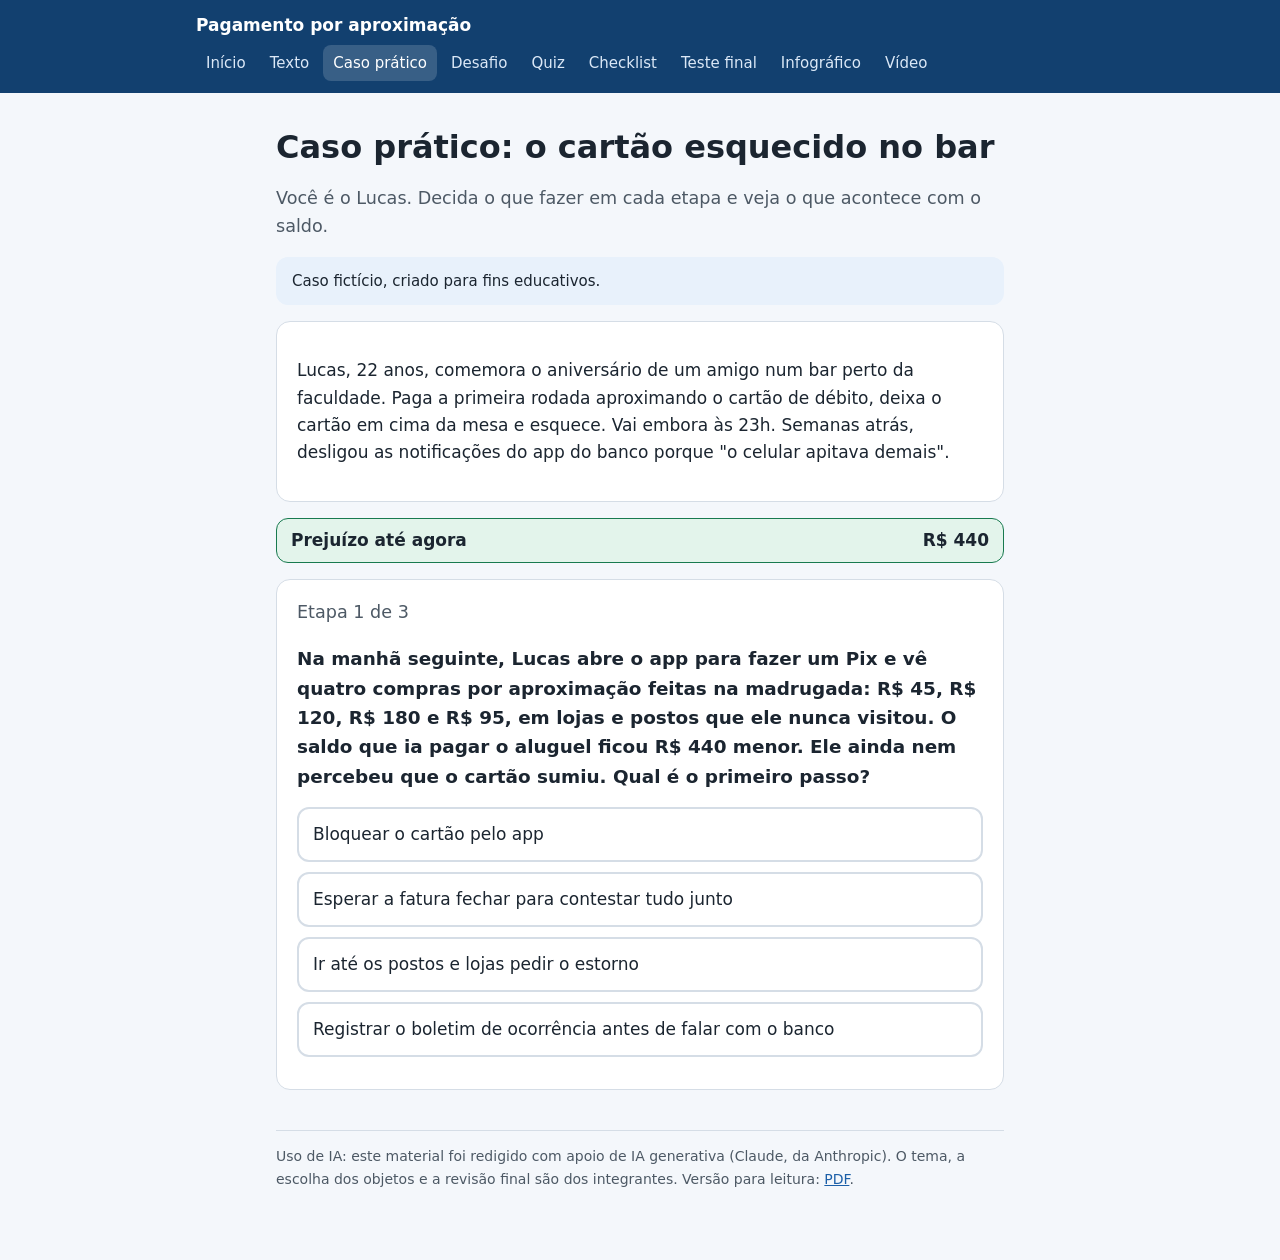
==== docs/caso-pratico.html @ b58b91a3 "Entrega parcial Etapa 2: site no GitHub Pages, plano de progresso e respostas do formulário - docs/:" ====
<!doctype html>
<html lang="pt-BR">
<head>
<meta charset="utf-8">
<meta name="viewport" content="width=device-width, initial-scale=1">
<title>Caso prático | Pagamento por aproximação</title>
<link rel="stylesheet" href="assets/style.css">
</head>
<body>
<a class="skip" href="#caso">Ir para o conteúdo</a>
<header id="topo"></header>
<main>
<h1>Caso prático: o cartão esquecido no bar</h1>
<p class="lead">Você é o Lucas. Decida o que fazer em cada etapa e veja o que acontece com o saldo.</p>
<p class="nota">Caso fictício, criado para fins educativos.</p>
<div id="caso"></div>
<p class="ia">Uso de IA: este material foi redigido com apoio de IA generativa (Claude, da Anthropic). O tema, a escolha dos objetos e a revisão final são dos integrantes. Versão para leitura: <a href="downloads/3-caso-pratico.pdf">PDF</a>.</p>
</main>
<script src="assets/nav.js"></script>
<script src="data/caso.js"></script>
<script src="assets/caso.js"></script>
</body>
</html>
---- docs/assets/style.css ----
:root {
  --azul: #1b5fa8; --azul-esc: #12406f; --azul-claro: #e8f1fb;
  --verde: #187a4f; --verde-claro: #e3f4eb;
  --verm: #b8321f; --verm-claro: #fdebe8;
  --amar: #f5b700; --amar-claro: #fff4cf;
  --texto: #1b2530; --suave: #4d5965; --fundo: #f4f7fb; --card: #fff; --borda: #d5dde6;
}
@media (prefers-color-scheme: dark) {
  :root { --azul: #6aa9ec; --azul-esc: #0d2a49; --azul-claro: #14263a;
    --verde: #4fc58e; --verde-claro: #12291f; --verm: #ff8a78; --verm-claro: #3a1a16;
    --amar: #f5b700; --amar-claro: #3a3012; --texto: #e8edf2; --suave: #aab5c0;
    --fundo: #0f151b; --card: #18212a; --borda: #2c3945; }
}
* { box-sizing: border-box; }
body { margin: 0; font: 17px/1.6 system-ui, -apple-system, "Segoe UI", Roboto, "Noto Sans", sans-serif;
  color: var(--texto); background: var(--fundo); }
a { color: var(--azul); }
:focus-visible { outline: 3px solid var(--amar); outline-offset: 2px; }
.skip { position: absolute; left: -999px; } .skip:focus { left: 8px; top: 8px; background: #fff; color: #000; padding: 8px; z-index: 9; }
#topo { background: var(--azul-esc); color: #fff; }
#topo .in { max-width: 920px; margin: 0 auto; padding: 12px 16px; display: flex; flex-wrap: wrap; gap: 6px 14px; align-items: center; }
#topo .marca { font-weight: 700; color: #fff; text-decoration: none; margin-right: auto; }
#topo nav { display: flex; flex-wrap: wrap; gap: 2px 4px; }
#topo nav a { color: #dbe8f7; text-decoration: none; padding: 6px 10px; border-radius: 8px; font-size: 15px; }
#topo nav a:hover, #topo nav a[aria-current] { background: rgba(255,255,255,.16); color: #fff; }
main { max-width: 760px; margin: 0 auto; padding: 28px 16px 56px; }
h1 { font-size: 2rem; line-height: 1.2; margin: .2em 0 .4em; }
h2 { font-size: 1.4rem; margin-top: 1.8em; }
.lead { font-size: 1.1rem; color: var(--suave); }
.card { background: var(--card); border: 1px solid var(--borda); border-radius: 14px; padding: 18px 20px; margin: 16px 0; }
.nota { background: var(--azul-claro); border-radius: 12px; padding: 12px 16px; font-size: 15px; }
.ia { font-size: 14px; color: var(--suave); border-top: 1px solid var(--borda); margin-top: 40px; padding-top: 14px; }
.btn { display: inline-block; font: inherit; font-weight: 600; background: var(--azul); color: #fff; border: 0; border-radius: 10px;
  padding: 11px 18px; cursor: pointer; text-decoration: none; min-height: 44px; }
.dark-fix .btn, .btn { color: #fff; }
@media (prefers-color-scheme: dark) { .btn { background: #2d6fb8; } }
.btn.sec { background: transparent; color: var(--azul); border: 2px solid var(--azul); }
.btn[disabled] { opacity: .5; cursor: not-allowed; }
.grid { display: grid; grid-template-columns: repeat(auto-fill, minmax(230px, 1fr)); gap: 14px; margin: 18px 0; }
.grid a.tile { display: block; background: var(--card); border: 1px solid var(--borda); border-radius: 14px; padding: 16px;
  text-decoration: none; color: var(--texto); border-top: 5px solid var(--azul); }
.grid a.tile:hover { border-color: var(--azul); }
.tile b { display: block; font-size: 1.05rem; margin-bottom: 4px; } .tile span { color: var(--suave); font-size: 15px; }
.tile small { display: block; margin-top: 8px; color: var(--azul); font-weight: 600; }
/* opções de quiz */
.opcoes { list-style: none; padding: 0; margin: 14px 0; display: grid; gap: 10px; }
.opcao { display: flex; gap: 12px; width: 100%; text-align: left; font: inherit; color: inherit; background: var(--card);
  border: 2px solid var(--borda); border-radius: 12px; padding: 12px 14px; cursor: pointer; min-height: 48px; }
.opcao:hover:not([disabled]) { border-color: var(--azul); }
.opcao .l { font-weight: 700; flex: none; width: 1.6em; }
.opcao.certa { border-color: var(--verde); background: var(--verde-claro); }
.opcao.errada { border-color: var(--verm); background: var(--verm-claro); }
.opcao.sel { border-color: var(--azul); }
.expl { font-size: 15px; margin: 6px 0 0 2.4em; color: var(--suave); }
.expl b { color: var(--texto); }
.prog { height: 8px; background: var(--borda); border-radius: 8px; overflow: hidden; margin: 10px 0 20px; }
.prog i { display: block; height: 100%; background: var(--azul); width: 0; transition: width .3s; }
@media (prefers-reduced-motion: reduce) { .prog i { transition: none; } }
.placar { text-align: center; } .placar .n { font-size: 3rem; font-weight: 800; color: var(--azul); }
.meter { background: var(--verm-claro); border: 1px solid var(--verm); border-radius: 12px; padding: 8px 14px; font-weight: 700; display: flex; justify-content: space-between; }
.meter.ok { background: var(--verde-claro); border-color: var(--verde); }
.cena p { margin: 0 0 14px; }
.cena .alvo { padding: 1px 3px; border-radius: 6px; cursor: pointer; border-bottom: 2px dashed var(--azul); }
.cena .alvo:hover { background: var(--azul-claro); }
.cena .alvo[aria-pressed="true"] { background: var(--amar-claro); border-bottom-color: var(--amar); box-shadow: 0 0 0 2px var(--amar); }
.cena .alvo.acerto { background: var(--verde-claro); border-bottom: 2px solid var(--verde); box-shadow: none; }
.cena .alvo.falso { background: var(--verm-claro); border-bottom: 2px solid var(--verm); box-shadow: none; }
.cena .alvo.perdeu { background: var(--amar-claro); border-bottom: 2px solid var(--amar); box-shadow: none; }
.fb { border-left: 5px solid var(--azul); background: var(--card); padding: 10px 14px; border-radius: 0 10px 10px 0; margin: 10px 0; font-size: 15.5px; }
.fb.ok { border-color: var(--verde); } .fb.no { border-color: var(--verm); }
.checklist li { list-style: none; margin: 0 0 10px -1.4em; }
.checklist label { display: flex; gap: 12px; align-items: flex-start; cursor: pointer; }
.checklist input { width: 22px; height: 22px; margin-top: 4px; flex: none; accent-color: var(--verde); }
.checklist input:checked + span { color: var(--suave); text-decoration: line-through; }
.fontes li { font-size: 14.5px; margin-bottom: 6px; }
video { width: 100%; border-radius: 12px; background: #000; }
.sr { position: absolute; left: -9999px; }
@media print { #topo, .btn { display: none; } body { background: #fff; color: #000; } }
main { overflow-wrap: anywhere; }
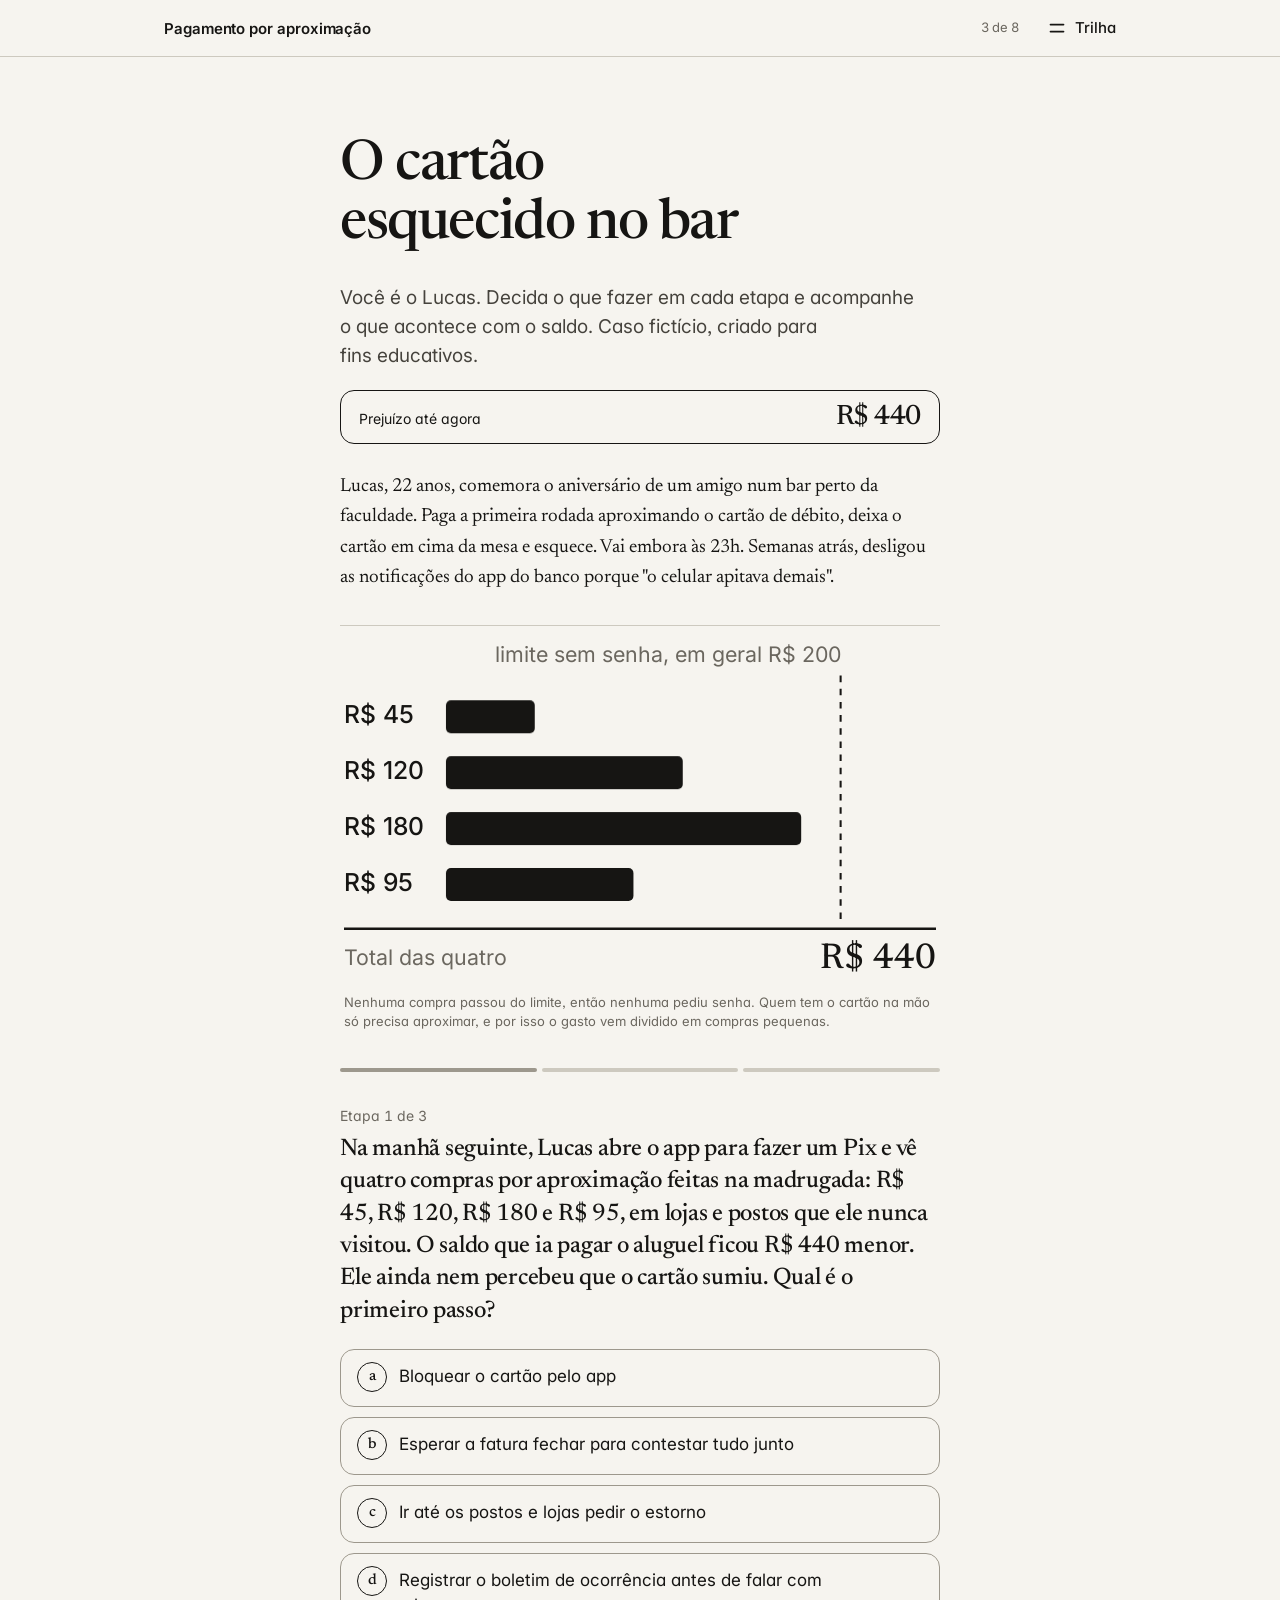
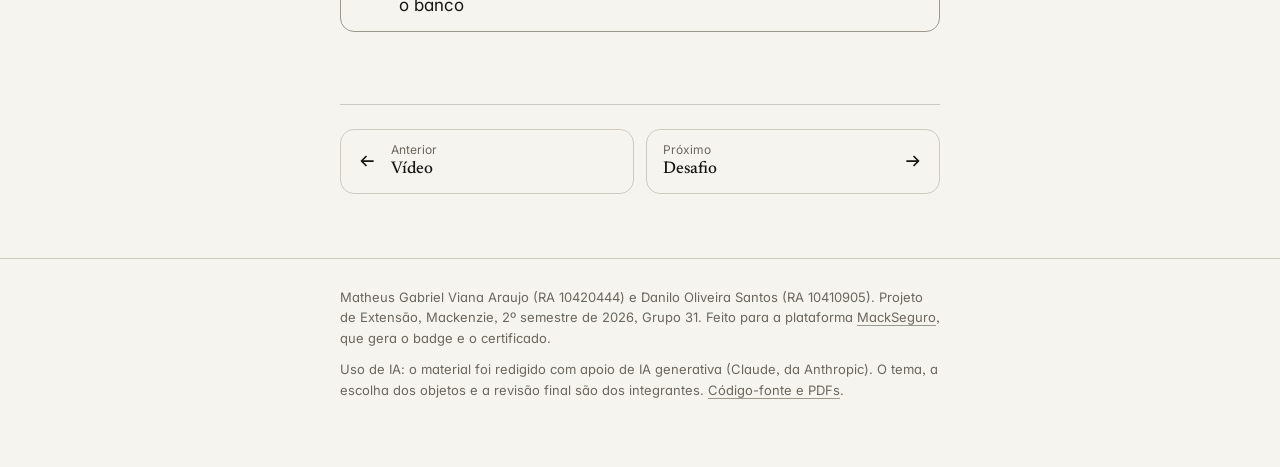
==== commit 0e84b5ab: "Redesign do site: monocromático, nova tipografia, diagramas no caso prático e players reescritos Cas" ====
--- a/docs/caso-pratico.html
+++ b/docs/caso-pratico.html
@@ -3,18 +3,21 @@
 <head>
 <meta charset="utf-8">
 <meta name="viewport" content="width=device-width, initial-scale=1">
+<meta name="color-scheme" content="light">
+<meta name="theme-color" content="#f6f4ef">
 <title>Caso prático | Pagamento por aproximação</title>
+<link rel="preconnect" href="https://fonts.googleapis.com">
+<link rel="preconnect" href="https://fonts.gstatic.com" crossorigin>
+<link href="https://fonts.googleapis.com/css2?family=Inter:wght@400;500;600&family=Newsreader:ital,opsz,wght@0,6..72,400..600;1,6..72,400..600&display=swap" rel="stylesheet">
 <link rel="stylesheet" href="assets/style.css">
 </head>
 <body>
-<a class="skip" href="#caso">Ir para o conteúdo</a>
+<a class="skip" href="#c">Ir para o conteúdo</a>
 <header id="topo"></header>
-<main>
-<h1>Caso prático: o cartão esquecido no bar</h1>
-<p class="lead">Você é o Lucas. Decida o que fazer em cada etapa e veja o que acontece com o saldo.</p>
-<p class="nota">Caso fictício, criado para fins educativos.</p>
-<div id="caso"></div>
-<p class="ia">Uso de IA: este material foi redigido com apoio de IA generativa (Claude, da Anthropic). O tema, a escolha dos objetos e a revisão final são dos integrantes. Versão para leitura: <a href="downloads/3-caso-pratico.pdf">PDF</a>.</p>
+<main id="c">
+<h1>O cartão esquecido no bar</h1>
+<p>Você é o Lucas. Decida o que fazer em cada etapa e acompanhe o que acontece com o saldo. Caso fictício, criado para fins educativos.</p>
+<div id="caso" aria-live="polite"></div>
 </main>
 <script src="assets/nav.js"></script>
 <script src="data/caso.js"></script>
--- a/docs/assets/style.css
+++ b/docs/assets/style.css
@@ -1,79 +1,272 @@
+/* Linguagem visual: papel e tinta. Uma escala de cinzas quentes, nenhuma cor de acento.
+   Certo e errado se distinguem por forma (traço cheio, tracejado, inversão) e por texto, nunca por cor. */
 :root {
-  --azul: #1b5fa8; --azul-esc: #12406f; --azul-claro: #e8f1fb;
-  --verde: #187a4f; --verde-claro: #e3f4eb;
-  --verm: #b8321f; --verm-claro: #fdebe8;
-  --amar: #f5b700; --amar-claro: #fff4cf;
-  --texto: #1b2530; --suave: #4d5965; --fundo: #f4f7fb; --card: #fff; --borda: #d5dde6;
-}
-@media (prefers-color-scheme: dark) {
-  :root { --azul: #6aa9ec; --azul-esc: #0d2a49; --azul-claro: #14263a;
-    --verde: #4fc58e; --verde-claro: #12291f; --verm: #ff8a78; --verm-claro: #3a1a16;
-    --amar: #f5b700; --amar-claro: #3a3012; --texto: #e8edf2; --suave: #aab5c0;
-    --fundo: #0f151b; --card: #18212a; --borda: #2c3945; }
+  --papel: #f6f4ef; --papel-2: #ece9e2; --papel-3: #e1ddd4;
+  --tinta: #161513; --tinta-2: #46433d; --tinta-3: #6b675f;
+  --fio: #cdc9bf; --fio-2: #9d988d;
+  --serif: "Newsreader", "Iowan Old Style", "Palatino Linotype", Georgia, serif;
+  --sans: "Inter", system-ui, -apple-system, "Segoe UI", sans-serif;
+  --medida: 40rem; --larga: 62rem;
+  --ease: cubic-bezier(.16, 1, .3, 1);
+  color-scheme: light;
 }
 * { box-sizing: border-box; }
-body { margin: 0; font: 17px/1.6 system-ui, -apple-system, "Segoe UI", Roboto, "Noto Sans", sans-serif;
-  color: var(--texto); background: var(--fundo); }
-a { color: var(--azul); }
-:focus-visible { outline: 3px solid var(--amar); outline-offset: 2px; }
-.skip { position: absolute; left: -999px; } .skip:focus { left: 8px; top: 8px; background: #fff; color: #000; padding: 8px; z-index: 9; }
-#topo { background: var(--azul-esc); color: #fff; }
-#topo .in { max-width: 920px; margin: 0 auto; padding: 12px 16px; display: flex; flex-wrap: wrap; gap: 6px 14px; align-items: center; }
-#topo .marca { font-weight: 700; color: #fff; text-decoration: none; margin-right: auto; }
-#topo nav { display: flex; flex-wrap: wrap; gap: 2px 4px; }
-#topo nav a { color: #dbe8f7; text-decoration: none; padding: 6px 10px; border-radius: 8px; font-size: 15px; }
-#topo nav a:hover, #topo nav a[aria-current] { background: rgba(255,255,255,.16); color: #fff; }
-main { max-width: 760px; margin: 0 auto; padding: 28px 16px 56px; }
-h1 { font-size: 2rem; line-height: 1.2; margin: .2em 0 .4em; }
-h2 { font-size: 1.4rem; margin-top: 1.8em; }
-.lead { font-size: 1.1rem; color: var(--suave); }
-.card { background: var(--card); border: 1px solid var(--borda); border-radius: 14px; padding: 18px 20px; margin: 16px 0; }
-.nota { background: var(--azul-claro); border-radius: 12px; padding: 12px 16px; font-size: 15px; }
-.ia { font-size: 14px; color: var(--suave); border-top: 1px solid var(--borda); margin-top: 40px; padding-top: 14px; }
-.btn { display: inline-block; font: inherit; font-weight: 600; background: var(--azul); color: #fff; border: 0; border-radius: 10px;
-  padding: 11px 18px; cursor: pointer; text-decoration: none; min-height: 44px; }
-.dark-fix .btn, .btn { color: #fff; }
-@media (prefers-color-scheme: dark) { .btn { background: #2d6fb8; } }
-.btn.sec { background: transparent; color: var(--azul); border: 2px solid var(--azul); }
-.btn[disabled] { opacity: .5; cursor: not-allowed; }
-.grid { display: grid; grid-template-columns: repeat(auto-fill, minmax(230px, 1fr)); gap: 14px; margin: 18px 0; }
-.grid a.tile { display: block; background: var(--card); border: 1px solid var(--borda); border-radius: 14px; padding: 16px;
-  text-decoration: none; color: var(--texto); border-top: 5px solid var(--azul); }
-.grid a.tile:hover { border-color: var(--azul); }
-.tile b { display: block; font-size: 1.05rem; margin-bottom: 4px; } .tile span { color: var(--suave); font-size: 15px; }
-.tile small { display: block; margin-top: 8px; color: var(--azul); font-weight: 600; }
-/* opções de quiz */
-.opcoes { list-style: none; padding: 0; margin: 14px 0; display: grid; gap: 10px; }
-.opcao { display: flex; gap: 12px; width: 100%; text-align: left; font: inherit; color: inherit; background: var(--card);
-  border: 2px solid var(--borda); border-radius: 12px; padding: 12px 14px; cursor: pointer; min-height: 48px; }
-.opcao:hover:not([disabled]) { border-color: var(--azul); }
-.opcao .l { font-weight: 700; flex: none; width: 1.6em; }
-.opcao.certa { border-color: var(--verde); background: var(--verde-claro); }
-.opcao.errada { border-color: var(--verm); background: var(--verm-claro); }
-.opcao.sel { border-color: var(--azul); }
-.expl { font-size: 15px; margin: 6px 0 0 2.4em; color: var(--suave); }
-.expl b { color: var(--texto); }
-.prog { height: 8px; background: var(--borda); border-radius: 8px; overflow: hidden; margin: 10px 0 20px; }
-.prog i { display: block; height: 100%; background: var(--azul); width: 0; transition: width .3s; }
-@media (prefers-reduced-motion: reduce) { .prog i { transition: none; } }
-.placar { text-align: center; } .placar .n { font-size: 3rem; font-weight: 800; color: var(--azul); }
-.meter { background: var(--verm-claro); border: 1px solid var(--verm); border-radius: 12px; padding: 8px 14px; font-weight: 700; display: flex; justify-content: space-between; }
-.meter.ok { background: var(--verde-claro); border-color: var(--verde); }
-.cena p { margin: 0 0 14px; }
-.cena .alvo { padding: 1px 3px; border-radius: 6px; cursor: pointer; border-bottom: 2px dashed var(--azul); }
-.cena .alvo:hover { background: var(--azul-claro); }
-.cena .alvo[aria-pressed="true"] { background: var(--amar-claro); border-bottom-color: var(--amar); box-shadow: 0 0 0 2px var(--amar); }
-.cena .alvo.acerto { background: var(--verde-claro); border-bottom: 2px solid var(--verde); box-shadow: none; }
-.cena .alvo.falso { background: var(--verm-claro); border-bottom: 2px solid var(--verm); box-shadow: none; }
-.cena .alvo.perdeu { background: var(--amar-claro); border-bottom: 2px solid var(--amar); box-shadow: none; }
-.fb { border-left: 5px solid var(--azul); background: var(--card); padding: 10px 14px; border-radius: 0 10px 10px 0; margin: 10px 0; font-size: 15.5px; }
-.fb.ok { border-color: var(--verde); } .fb.no { border-color: var(--verm); }
-.checklist li { list-style: none; margin: 0 0 10px -1.4em; }
-.checklist label { display: flex; gap: 12px; align-items: flex-start; cursor: pointer; }
-.checklist input { width: 22px; height: 22px; margin-top: 4px; flex: none; accent-color: var(--verde); }
-.checklist input:checked + span { color: var(--suave); text-decoration: line-through; }
-.fontes li { font-size: 14.5px; margin-bottom: 6px; }
-video { width: 100%; border-radius: 12px; background: #000; }
+html { -webkit-text-size-adjust: 100%; scrollbar-color: var(--fio-2) var(--papel); }
+body {
+  margin: 0; background: var(--papel); color: var(--tinta);
+  font: 400 1.0625rem/1.65 var(--sans); font-feature-settings: "cv11", "ss03"; font-variant-numeric: lining-nums;
+  -webkit-font-smoothing: antialiased; text-rendering: optimizeLegibility;
+}
+::selection { background: var(--tinta); color: var(--papel); }
+a { color: inherit; text-decoration-thickness: 1px; text-underline-offset: .22em; text-decoration-color: var(--fio-2); }
+a:hover { text-decoration-color: currentColor; }
+:focus-visible { outline: 2px solid var(--tinta); outline-offset: 3px; border-radius: 2px; }
+[tabindex="-1"]:focus { outline: 0; }
+button { font: inherit; color: inherit; }
+img, svg, video { max-width: 100%; display: block; }
+.ic { flex: none; }
+.skip { position: absolute; left: -999px; } .skip:focus { left: 8px; top: 8px; background: var(--tinta); color: var(--papel); padding: 8px 12px; z-index: 30; }
 .sr { position: absolute; left: -9999px; }
-@media print { #topo, .btn { display: none; } body { background: #fff; color: #000; } }
-main { overflow-wrap: anywhere; }
+
+/* Cabeçalho: camada translúcida, o conteúdo rola por baixo */
+#topo { position: sticky; top: 0; z-index: 20; background: color-mix(in srgb, var(--papel) 86%, transparent);
+  -webkit-backdrop-filter: blur(14px) saturate(1.2); backdrop-filter: blur(14px) saturate(1.2); border-bottom: 1px solid var(--fio); }
+#topo .in { max-width: var(--larga); margin: 0 auto; padding: 0 20px; height: 56px; display: flex; align-items: center; gap: 16px; }
+#topo .marca { font: 600 .9375rem/1 var(--sans); letter-spacing: -.005em; text-decoration: none; margin-right: auto; white-space: nowrap; }
+#topo .passo { white-space: nowrap; font-size: .8125rem; color: var(--tinta-3); font-variant-numeric: tabular-nums; }
+.menu { position: relative; }
+.menu summary { list-style: none; cursor: pointer; display: flex; align-items: center; gap: 8px; min-height: 44px; padding: 0 12px; margin-right: -12px;
+  font-size: .9375rem; font-weight: 500; border-radius: 8px; user-select: none; }
+.menu summary::-webkit-details-marker { display: none; }
+.menu summary:hover { background: var(--papel-2); }
+.menu nav { position: absolute; right: -8px; top: calc(100% + 6px); width: min(20rem, calc(100vw - 24px)); background: var(--papel);
+  border: 1px solid var(--fio-2); border-radius: 12px; padding: 6px; box-shadow: 0 12px 32px -8px rgba(22,21,19,.22), 0 2px 6px rgba(22,21,19,.08);
+  transform-origin: top right; animation: abrir .22s var(--ease); }
+@keyframes abrir { from { opacity: 0; transform: scale(.96) translateY(-4px); } }
+.menu ol { list-style: none; margin: 0; padding: 0; }
+.menu a { display: flex; align-items: baseline; gap: 14px; padding: 11px 12px; min-height: 44px; border-radius: 8px; text-decoration: none; font-size: 1rem; }
+.menu a:hover { background: var(--papel-2); }
+.menu a[aria-current] { background: var(--tinta); color: var(--papel); }
+.menu .n { font: 500 .875rem var(--serif); width: 1.2em; opacity: .7; font-variant-numeric: tabular-nums; }
+
+/* Leitura */
+main { max-width: var(--medida); margin: 0 auto; padding: 56px 20px 40px; overflow-wrap: break-word; animation: subir .5s var(--ease); }
+main.larga { max-width: var(--larga); }
+@keyframes subir { from { opacity: 0; transform: translateY(8px); } }
+h1, h2, h3 { font-family: var(--serif); font-weight: 500; text-wrap: balance; }
+h1 { font-size: clamp(2.25rem, 7vw, 3.5rem); line-height: 1.05; letter-spacing: -.025em; margin: 0 0 .5em; font-optical-sizing: auto; }
+h2 { font-size: 1.75rem; line-height: 1.15; letter-spacing: -.015em; margin: 2.4em 0 .6em; }
+h3 { font-size: 1.25rem; line-height: 1.25; letter-spacing: -.005em; margin: 2em 0 .5em; }
+.lead, h1 + p { font-size: 1.1875rem; line-height: 1.55; color: var(--tinta-2); max-width: 36rem; text-wrap: pretty; }
+p, li { text-wrap: pretty; }
+.texto h1 + p, .checklist h1 + p { font-size: inherit; line-height: inherit; color: inherit; max-width: none; }
+@media (max-width: 480px) { #topo .passo { display: none; } }
+code { font: .9em ui-monospace, "SF Mono", Menlo, monospace; background: var(--papel-2); padding: .1em .35em; border-radius: 4px; }
+hr { border: 0; border-top: 1px solid var(--fio); margin: 2.5em 0; }
+
+/* Botões */
+.btn { display: inline-flex; align-items: center; justify-content: center; gap: 10px; min-height: 48px; padding: 0 22px; border: 1px solid var(--tinta);
+  border-radius: 999px; background: var(--tinta); color: var(--papel); font-weight: 500; font-size: 1rem; text-decoration: none; cursor: pointer;
+  transition: transform .12s var(--ease), background .15s, color .15s; }
+.btn:hover { background: var(--tinta-2); border-color: var(--tinta-2); }
+.btn:active { transform: scale(.97); }
+.btn.sec { background: transparent; color: var(--tinta); }
+.btn.sec:hover { background: var(--papel-2); border-color: var(--tinta); }
+.btn[disabled] { opacity: .4; cursor: not-allowed; transform: none; }
+.acoes { display: flex; flex-wrap: wrap; gap: 10px; margin: 24px 0; }
+
+/* Navegação anterior/próximo */
+.pager { display: grid; grid-template-columns: 1fr 1fr; gap: 12px; margin-top: 72px; padding-top: 24px; border-top: 1px solid var(--fio); }
+.pager a { display: flex; align-items: center; gap: 14px; min-height: 64px; padding: 12px 16px; border: 1px solid var(--fio); border-radius: 14px; text-decoration: none;
+  font: 500 1.0625rem/1.25 var(--serif); transition: border-color .15s, background .15s, transform .12s var(--ease); }
+.pager a:hover { border-color: var(--tinta); background: var(--papel-2); }
+.pager a:active { transform: scale(.985); }
+.pager small { display: block; font: 400 .75rem var(--sans); color: var(--tinta-3); margin-bottom: 2px; }
+.pager .prox { justify-content: space-between; grid-column: 2; text-align: left; }
+.pager .ant { grid-column: 1; }
+
+#rodape { border-top: 1px solid var(--fio); margin-top: 24px; }
+#rodape .in { max-width: var(--medida); margin: 0 auto; padding: 28px 20px 56px; font-size: .8125rem; line-height: 1.6; color: var(--tinta-3); }
+#rodape p { margin: 0 0 .8em; }
+
+/* Início */
+.capa { padding: 24px 0 8px; }
+.capa h1 { font-size: clamp(2.5rem, 9vw, 4.75rem); line-height: 1; letter-spacing: -.03em; max-width: 14ch; margin-bottom: .35em; }
+.tese { font: 400 1.375rem/1.4 var(--serif); letter-spacing: -.005em; color: var(--tinta); max-width: 34rem; margin: 0; text-wrap: pretty; }
+.tese em { font-style: italic; }
+.lista-trilha { list-style: none; margin: 56px 0 0; padding: 0; border-top: 1px solid var(--tinta); counter-reset: t; }
+.lista-trilha li { border-bottom: 1px solid var(--fio); }
+.lista-trilha a { display: grid; grid-template-columns: 2.25rem 1fr auto; align-items: center; gap: 4px 12px; padding: 20px 4px; text-decoration: none; min-height: 72px;
+  transition: background .15s, padding .25s var(--ease); }
+.lista-trilha a:hover { background: var(--papel-2); padding-left: 12px; padding-right: 12px; }
+.lista-trilha .n { font: 400 1.5rem/1 var(--serif); color: var(--tinta-3); font-variant-numeric: tabular-nums; align-self: start; padding-top: .2em; }
+.lista-trilha b { display: block; font: 500 1.375rem/1.2 var(--serif); letter-spacing: -.01em; }
+.lista-trilha span.d { display: block; color: var(--tinta-2); font-size: .9688rem; line-height: 1.45; margin-top: 3px; }
+.lista-trilha .ic { transition: transform .25s var(--ease); }
+.lista-trilha a:hover .ic { transform: translateX(4px); }
+
+/* Texto longo (gerado por pandoc) */
+.texto ol, .texto ul { padding-left: 0; list-style: none; }
+.texto ol { counter-reset: p; }
+.texto ol > li { counter-increment: p; position: relative; padding: 0 0 0 2.4rem; margin: 0 0 1em; }
+.texto ol > li::before { content: counter(p); position: absolute; left: 0; top: .08em; width: 1.7rem; height: 1.7rem; border: 1px solid var(--tinta); border-radius: 50%;
+  font: 500 .875rem/1.6rem var(--serif); text-align: center; font-variant-numeric: tabular-nums; }
+.texto h2 + p { margin-top: 0; }
+.mito { margin: 0 0 1.4em; padding: 16px 18px 6px; background: var(--papel-2); border-radius: 12px; }
+.mito .q { font: 500 1.1875rem/1.35 var(--serif); margin: 0 0 .5em; text-decoration: line-through; text-decoration-thickness: 1px; text-decoration-color: var(--tinta-3); }
+.mito p { margin: 0 0 .8em; }
+.mito .q + p::before { content: "Na verdade. "; font-weight: 600; }
+.texto strong { font-weight: 600; }
+details.fontes { margin-top: 2.5em; border-top: 1px solid var(--fio); padding-top: 4px; }
+details.fontes summary { cursor: pointer; font: 500 1.5rem/1.2 var(--serif); padding: 14px 0; list-style: none; display: flex; justify-content: space-between; align-items: center; min-height: 48px; }
+details.fontes summary::-webkit-details-marker { display: none; }
+details.fontes summary::after { content: "+"; font: 300 1.5rem var(--sans); }
+details.fontes[open] summary::after { content: "−"; }
+details.fontes ul { padding: 0 0 8px; }
+details.fontes li { font-size: .875rem; line-height: 1.55; color: var(--tinta-2); margin-bottom: .8em; overflow-wrap: anywhere; }
+
+/* Quiz e teste final */
+.seg { display: flex; gap: 5px; margin: 8px 0 32px; }
+.seg i { flex: 1; height: 4px; border-radius: 2px; background: var(--fio); transition: background .3s; }
+.seg i.f { background: var(--tinta); }
+.seg i.a { background: var(--fio-2); }
+.contagem { font-size: .875rem; color: var(--tinta-3); margin: 0 0 8px; font-variant-numeric: tabular-nums; }
+.pergunta { font: 500 clamp(1.375rem, 4.5vw, 1.75rem)/1.28 var(--serif); letter-spacing: -.012em; margin: 0 0 24px; outline: 0; }
+.opcoes { list-style: none; margin: 0; padding: 0; display: grid; gap: 10px; }
+.opcao { display: grid; grid-template-columns: 1.9rem 1fr 1.5rem; gap: 12px; align-items: start; width: 100%; text-align: left; min-height: 56px; padding: 14px 16px;
+  background: transparent; border: 1px solid var(--fio-2); border-radius: 14px; cursor: pointer; line-height: 1.45;
+  transition: border-color .15s, background .15s, transform .12s var(--ease), opacity .25s; }
+.opcao .l { width: 1.9rem; height: 1.9rem; border: 1px solid currentColor; border-radius: 50%; display: grid; place-items: center; font: 500 .9375rem var(--serif); margin-top: -.15rem; }
+.opcao .sinal { margin-top: .1rem; opacity: 0; }
+.opcao:hover:not([disabled]) { border-color: var(--tinta); background: var(--papel-2); }
+.opcao:active:not([disabled]) { transform: scale(.985); }
+.opcao[disabled] { cursor: default; color: inherit; }
+.opcao.certa { border: 2px solid var(--tinta); padding: 13px 15px; background: var(--papel-2); }
+.opcao.certa .l { background: var(--tinta); color: var(--papel); }
+.opcao.errada { border: 2px dashed var(--tinta); padding: 13px 15px; }
+.opcao.certa .sinal, .opcao.errada .sinal { opacity: 1; }
+.opcao.fora { opacity: .5; }
+.retorno { margin-top: 28px; animation: subir .35s var(--ease); }
+.retorno .tit { font: 500 1.375rem/1.2 var(--serif); margin: 0 0 14px; display: flex; gap: 10px; align-items: center; }
+.retorno dl { margin: 0; border-top: 1px solid var(--fio); }
+.retorno dt { font-size: .8125rem; font-weight: 600; color: var(--tinta-3); padding-top: 14px; }
+.retorno dd { margin: 4px 0 14px; padding-bottom: 14px; border-bottom: 1px solid var(--fio); }
+.retorno dd:last-child { border-bottom: 0; }
+.passo-final { margin-top: 20px; }
+.placar { text-align: left; padding: 8px 0 28px; border-bottom: 1px solid var(--tinta); margin-bottom: 8px; }
+.placar .n { font: 400 clamp(4.5rem, 20vw, 8rem)/1 var(--serif); letter-spacing: -.04em; font-variant-numeric: tabular-nums; }
+.placar .n small { font-size: .38em; color: var(--tinta-3); letter-spacing: 0; }
+.placar .res { font: 500 1.375rem/1.3 var(--serif); margin: 12px 0 4px; }
+.revisao { list-style: none; padding: 0; margin: 0; }
+.revisao li { display: grid; grid-template-columns: 1.5rem 1fr; gap: 12px; padding: 16px 0; border-bottom: 1px solid var(--fio); }
+.revisao small { display: block; color: var(--tinta-3); font-size: .8125rem; margin-top: 4px; }
+.revisao .e .ic { opacity: .9; }
+
+/* Caso prático */
+.medidor { position: sticky; top: 64px; z-index: 5; display: flex; justify-content: space-between; align-items: baseline; gap: 16px; padding: 12px 18px;
+  border: 1px solid var(--tinta); border-radius: 14px; background: var(--papel); transition: background .35s var(--ease), color .35s var(--ease); margin-bottom: 28px; }
+.medidor .v { font: 500 1.75rem/1 var(--serif); font-variant-numeric: tabular-nums; letter-spacing: -.015em; }
+.medidor .r { font-size: .875rem; }
+.medidor.sobe { background: var(--tinta); color: var(--papel); }
+.historia { font: 400 1.1875rem/1.6 var(--serif); margin: 0 0 32px; }
+.etapa-n { font-size: .875rem; color: var(--tinta-3); margin: 0 0 6px; font-variant-numeric: tabular-nums; }
+.etapa h2 { font-size: clamp(1.25rem, 4vw, 1.5rem); line-height: 1.35; letter-spacing: -.01em; margin: 0 0 22px; text-wrap: pretty; }
+.nota-r { margin: 14px 0 0; padding: 14px 16px; border: 1px solid var(--fio-2); border-radius: 12px; font-size: .9688rem; line-height: 1.55; animation: subir .35s var(--ease); }
+.nota-r b { font-weight: 600; }
+.nota-r.cert { border: 2px solid var(--tinta); padding: 13px 15px; }
+.nota-r.erra { border: 2px dashed var(--tinta); padding: 13px 15px; }
+.nota-r.apr { background: var(--papel-2); border-color: var(--papel-2); }
+.nota-r .ic { display: inline; vertical-align: -4px; margin-right: 4px; }
+.diagrama { margin: 32px 0; padding: 20px 4px 4px; border-top: 1px solid var(--fio); }
+.diagrama figcaption { font-size: .8125rem; color: var(--tinta-3); margin: 14px 0 0; line-height: 1.5; }
+.dg { width: 100%; height: auto; overflow: visible; font-family: var(--sans); fill: var(--tinta); }
+.dg text { fill: var(--tinta); }
+.dg .m { fill: var(--tinta-3); }
+.dg .t { font: 500 15px var(--sans); }
+.dg .g { font: 500 22px var(--serif); font-variant-numeric: tabular-nums; }
+.dg .p { font: 400 13px var(--sans); fill: var(--tinta-3); }
+.dg .barra { fill: var(--tinta); }
+.dg .barra.o { fill: var(--fio-2); }
+.dg .linha { stroke: var(--tinta); stroke-width: 1.5; fill: none; }
+.dg .fina { stroke: var(--fio-2); stroke-width: 1; fill: none; }
+.dg .trace { stroke: var(--tinta); stroke-width: 1.25; stroke-dasharray: 4 4; fill: none; }
+.dg .caixa { fill: var(--papel); stroke: var(--tinta); stroke-width: 1.5; }
+.dg .caixa.cheia { fill: var(--tinta); }
+.dg .caixa.cheia text { fill: var(--papel); }
+.dg .caixa.pale { stroke: var(--fio-2); }
+.dg .caixa.pale text { fill: var(--tinta-3); }
+.dg .ponto { fill: var(--tinta); }
+.dg .ponto.v { fill: var(--papel); stroke: var(--tinta); stroke-width: 1.5; }
+.dg .seta { fill: var(--tinta); }
+.dg .barra-anim { transform-box: fill-box; transform-origin: left center; animation: cresce .7s var(--ease) both; }
+@keyframes cresce { from { transform: scaleX(0); } }
+
+/* Desafio */
+.cena { font: 400 1.25rem/1.75 var(--serif); }
+.cena p { margin: 0 0 1.1em; }
+.alvo { cursor: pointer; border-radius: 2px; box-decoration-break: clone; -webkit-box-decoration-break: clone; text-decoration: underline; text-decoration-style: dotted;
+  text-decoration-thickness: 1.5px; text-underline-offset: .22em; }
+.alvo:hover { background: var(--papel-3); }
+.alvo[aria-pressed="true"] { background: var(--tinta); color: var(--papel); text-decoration: none; padding: 0 2px; }
+.alvo.acerto { background: var(--tinta); color: var(--papel); text-decoration: none; padding: 0 2px; }
+.alvo.falso { background: transparent; color: var(--tinta); text-decoration: line-through; text-decoration-thickness: 2px; padding: 0 2px; }
+.alvo.perdeu { background: transparent; text-decoration: none; outline: 2px dashed var(--tinta); outline-offset: 2px; padding: 0 2px; }
+.alvo.neutro { text-decoration: none; }
+.painel { position: sticky; bottom: 0; display: flex; align-items: center; justify-content: space-between; gap: 16px; padding: 14px 0; margin-top: 8px;
+  background: linear-gradient(to top, var(--papel) 70%, transparent); }
+.painel .c { font: 500 1.125rem var(--serif); font-variant-numeric: tabular-nums; }
+.legenda { display: flex; flex-wrap: wrap; gap: 8px 20px; font-size: .8125rem; color: var(--tinta-2); margin: 24px 0 0; padding: 0; list-style: none; }
+.legenda li { display: flex; align-items: center; gap: 8px; }
+.legenda .amostra { padding: 0 6px; font-family: var(--serif); font-size: .875rem; }
+.achados { list-style: none; padding: 0; margin: 20px 0; border-top: 1px solid var(--fio); }
+.achados li { padding: 16px 0; border-bottom: 1px solid var(--fio); display: grid; grid-template-columns: 5.5rem 1fr; gap: 12px; }
+.achados .rot { font-size: .8125rem; font-weight: 600; display: inline-flex; gap: 6px; align-items: flex-start; }
+.achados .rot .ic { width: 16px; height: 16px; margin-top: 2px; }
+.achados b { font-weight: 600; }
+.resumo-d { font: 500 clamp(1.5rem, 5vw, 2rem)/1.2 var(--serif); letter-spacing: -.015em; margin: 0 0 10px; }
+
+/* Checklist */
+.checklist ul { list-style: none; padding: 0; margin: 0 0 8px; border-top: 1px solid var(--tinta); }
+.checklist li { margin: 0; border-bottom: 1px solid var(--fio); }
+.checklist label { display: grid; grid-template-columns: 1.75rem 1fr; gap: 14px; align-items: start; padding: 16px 2px; cursor: pointer; min-height: 56px; }
+.checklist input { appearance: none; -webkit-appearance: none; width: 1.75rem; height: 1.75rem; margin: 0; border: 1.5px solid var(--tinta); border-radius: 8px; display: grid; place-content: center;
+  cursor: pointer; transition: background .15s, transform .12s var(--ease); background: transparent; }
+.checklist input::after { content: ""; width: .5rem; height: .9rem; border: solid var(--papel); border-width: 0 2.25px 2.25px 0; transform: rotate(45deg) scale(0) translate(-10%, -10%); transition: transform .2s var(--ease); }
+.checklist input:checked { background: var(--tinta); }
+.checklist input:checked::after { transform: rotate(45deg) scale(1) translate(-10%, -10%); }
+.checklist input:active { transform: scale(.92); }
+.checklist input:checked + span { color: var(--tinta-3); }
+.checklist h2 { font-size: 1.375rem; margin-top: 2.2em; }
+.checklist .fim-lista { color: var(--tinta-3); font-size: .875rem; }
+
+/* Vídeo e infográfico */
+.cena-video { margin: 40px 0; }
+.cena-video h2 { margin: 0 0 14px; font-size: 1.375rem; }
+video { width: 100%; border: 1px solid var(--fio-2); border-radius: 14px; background: var(--tinta); aspect-ratio: 16/9; }
+.cena-video p { font-size: .9375rem; color: var(--tinta-2); margin: 10px 0 0; }
+.divisao { display: grid; gap: 0; border-top: 1px solid var(--tinta); margin: 28px 0 8px; }
+.divisao div { padding: 18px 0; border-bottom: 1px solid var(--fio); }
+.divisao b { font: 500 1.25rem var(--serif); display: block; }
+.divisao span { color: var(--tinta-2); font-size: .9688rem; }
+.info-img { border: 1px solid var(--fio-2); border-radius: 12px; width: 100%; height: auto; background: #fff; }
+
+@media (min-width: 720px) {
+  main { padding-top: 80px; }
+  .divisao { grid-template-columns: 1fr 1fr; gap: 0 32px; }
+  .divisao div { border-bottom: 0; }
+  .lista-trilha a { grid-template-columns: 3rem 1fr auto; padding: 24px 4px; }
+  .lista-trilha a:hover { padding-left: 16px; padding-right: 16px; }
+  .achados li { grid-template-columns: 7rem 1fr; }
+}
+@media (max-width: 420px) { .achados li { grid-template-columns: 1fr; gap: 4px; } }
+@media (prefers-reduced-motion: reduce) {
+  *, *::before, *::after { animation-duration: .01ms !important; transition-duration: .01ms !important; }
+}
+@media (prefers-reduced-transparency: reduce) { #topo { background: var(--papel); backdrop-filter: none; -webkit-backdrop-filter: none; } }
+@media (prefers-contrast: more) { :root { --fio: #8c877d; --tinta-3: #46433d; } }
+@media print {
+  #topo, .pager, .acoes, .painel, #rodape .in p + p { display: none; }
+  body { background: #fff; font-size: 11pt; } main { max-width: none; padding: 0; animation: none; }
+  .mito { background: none; border: 1px solid #999; }
+}
+[hidden] { display: none !important; }
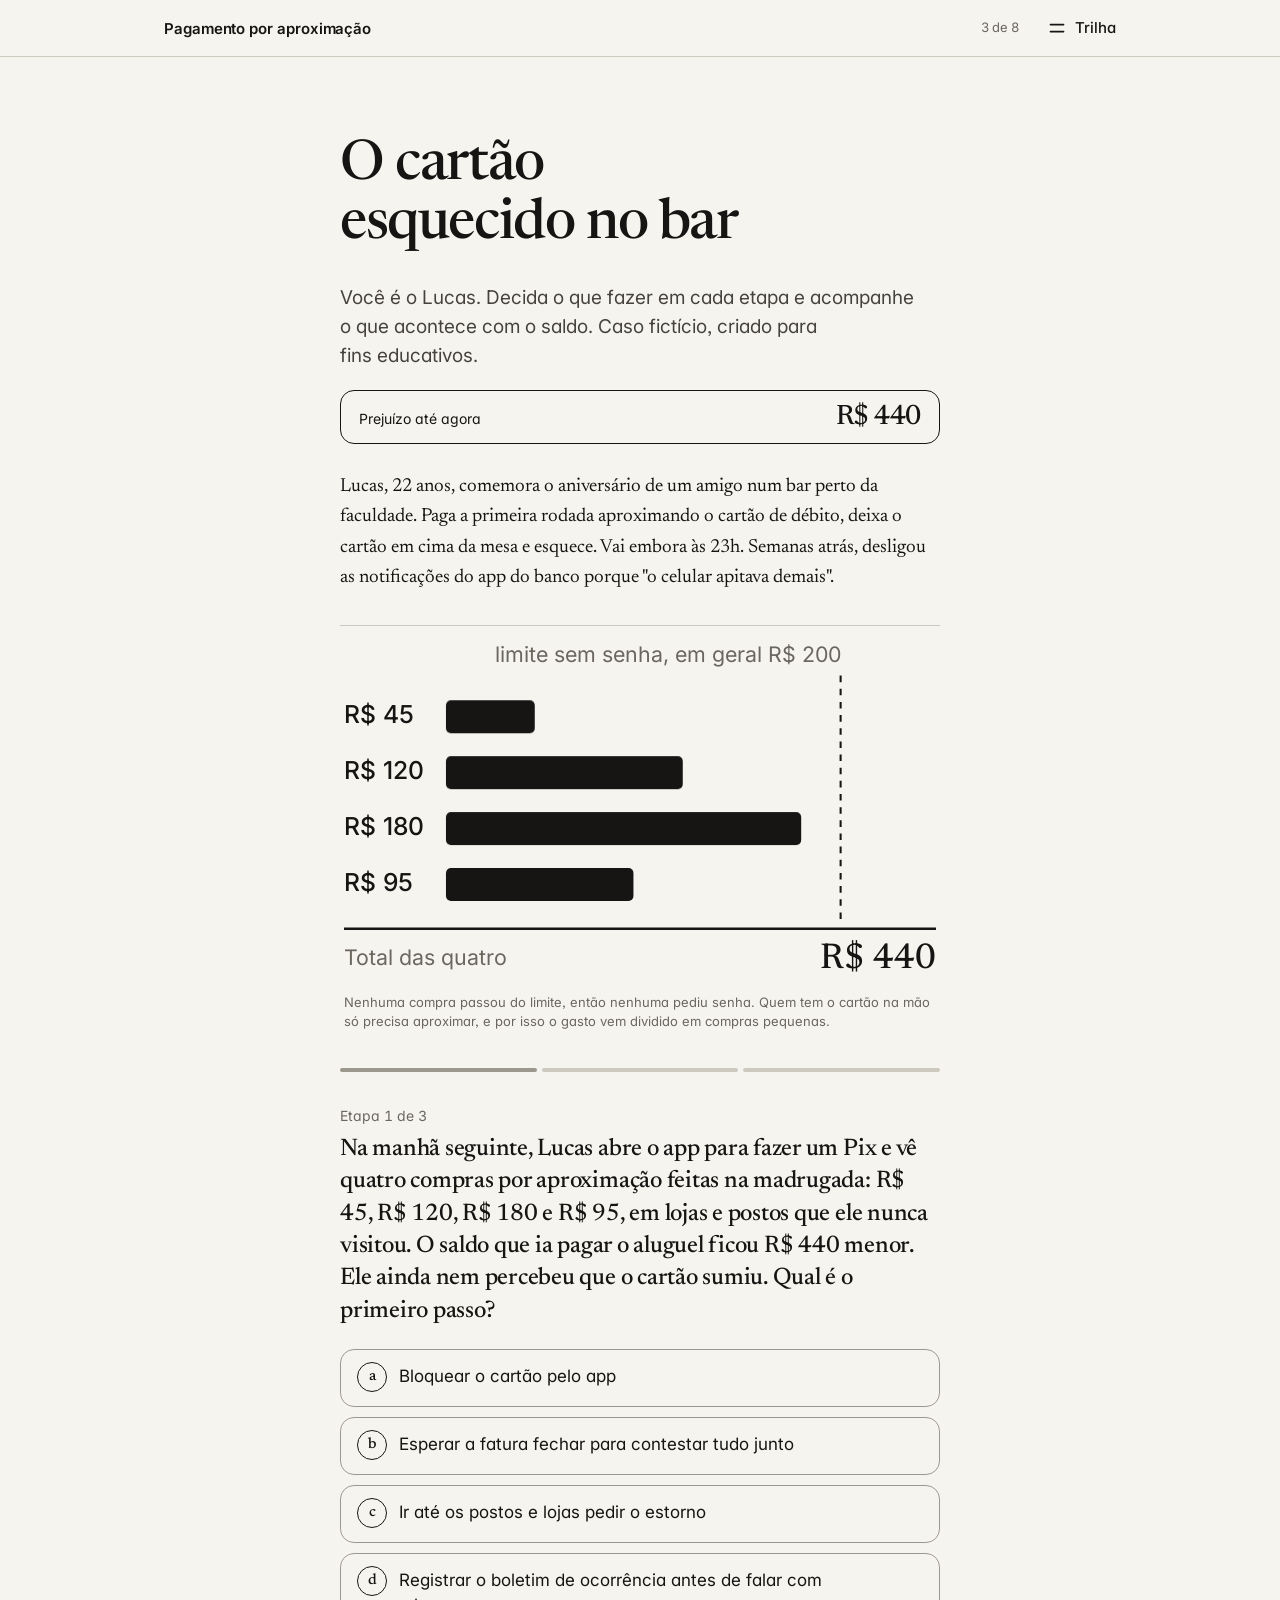
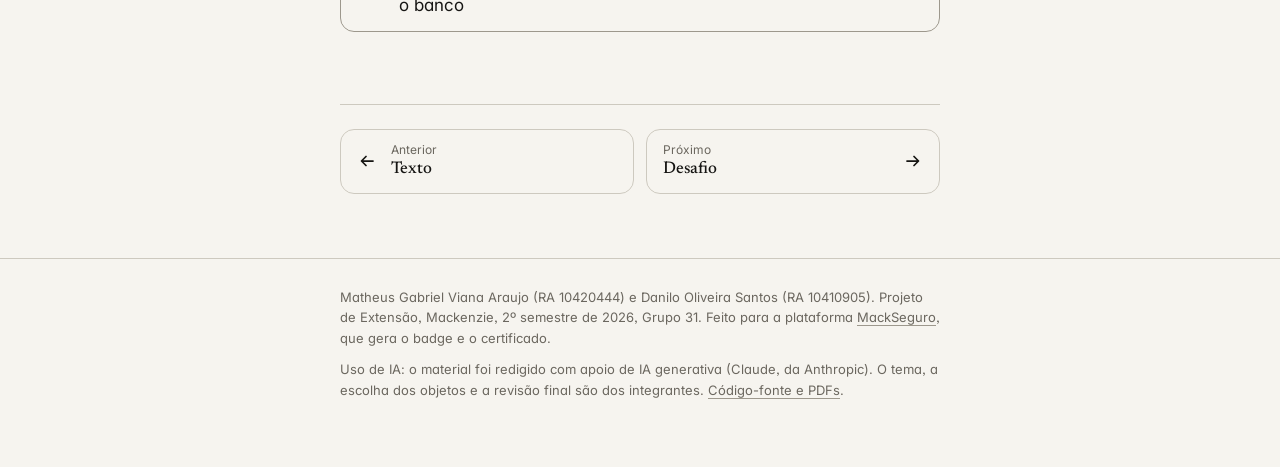
==== commit f7709220: "Versiona CSS e JS para evitar cache antigo" ====
--- a/docs/caso-pratico.html
+++ b/docs/caso-pratico.html
@@ -9,7 +9,7 @@
 <link rel="preconnect" href="https://fonts.googleapis.com">
 <link rel="preconnect" href="https://fonts.gstatic.com" crossorigin>
 <link href="https://fonts.googleapis.com/css2?family=Inter:wght@400;500;600&family=Newsreader:ital,opsz,wght@0,6..72,400..600;1,6..72,400..600&display=swap" rel="stylesheet">
-<link rel="stylesheet" href="assets/style.css">
+<link rel="stylesheet" href="assets/style.css?v=3">
 </head>
 <body>
 <a class="skip" href="#c">Ir para o conteúdo</a>
@@ -19,8 +19,8 @@
 <p>Você é o Lucas. Decida o que fazer em cada etapa e acompanhe o que acontece com o saldo. Caso fictício, criado para fins educativos.</p>
 <div id="caso" aria-live="polite"></div>
 </main>
-<script src="assets/nav.js"></script>
-<script src="data/caso.js"></script>
-<script src="assets/caso.js"></script>
+<script src="assets/nav.js?v=3"></script>
+<script src="data/caso.js?v=3"></script>
+<script src="assets/caso.js?v=3"></script>
 </body>
 </html>
--- a/docs/assets/style.css
+++ b/docs/assets/style.css
@@ -270,3 +270,11 @@
   .mito { background: none; border: 1px solid #999; }
 }
 [hidden] { display: none !important; }
+.off { display: grid; grid-template-columns: 2.25rem 1fr; gap: 12px; padding: 20px 4px; min-height: 72px; color: var(--tinta-3); cursor: not-allowed; user-select: none; }
+.off .n { font: 400 1.5rem/1 var(--serif); padding-top: .2em; }
+.off b { display: block; font: 500 1.375rem/1.2 var(--serif); }
+.off .d { display: block; font-size: .9688rem; line-height: 1.45; margin-top: 3px; }
+.off small { display: block; font-size: .8125rem; margin-top: 2px; }
+.menu .off { padding: 11px 12px; display: flex; gap: 14px; align-items: baseline; min-height: 44px; font-size: 1rem; }
+.menu .off .n { font: 500 .875rem var(--serif); padding: 0; width: 1.2em; }
+@media (min-width: 720px) { .lista-trilha .off { grid-template-columns: 3rem 1fr; padding: 24px 4px; } }
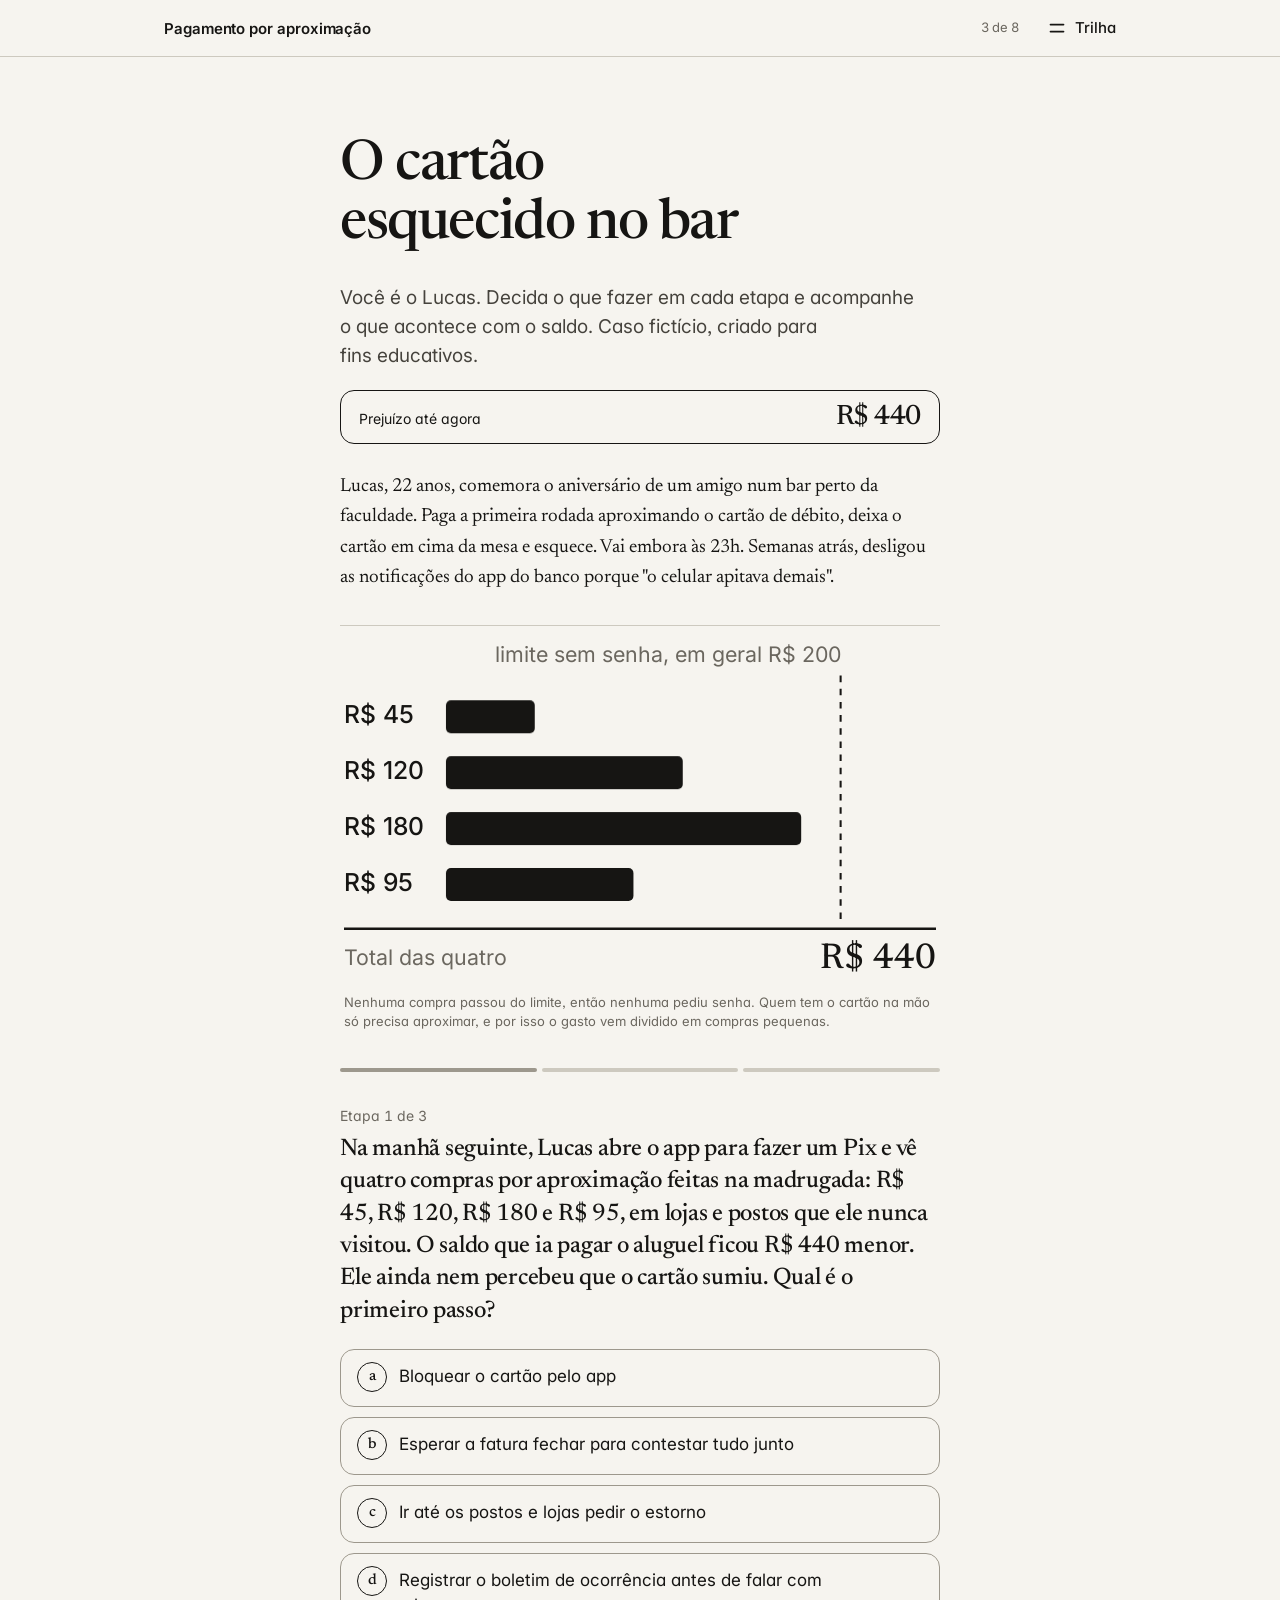
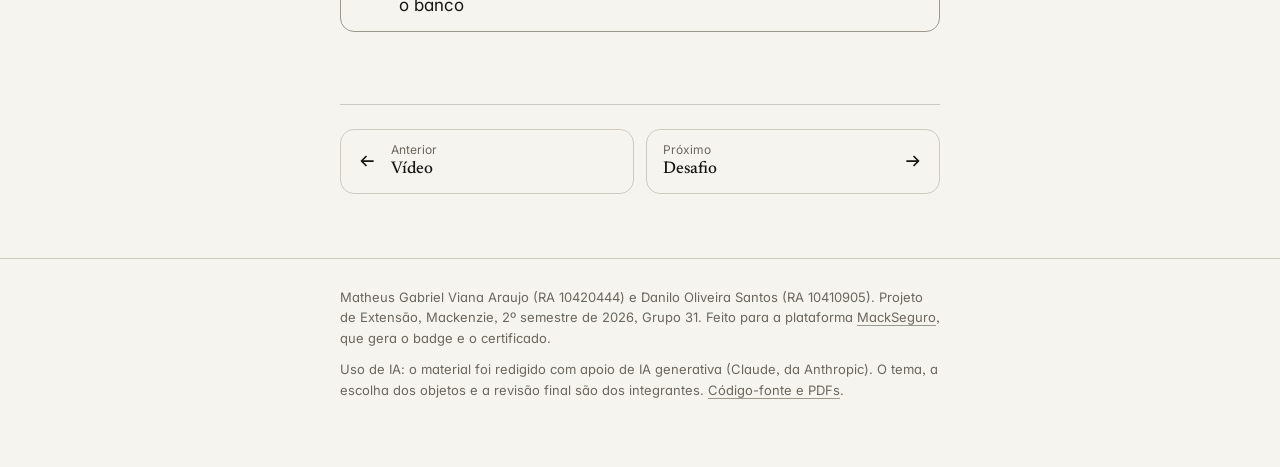
==== commit e56daa1c: "Site: vídeo final na trilha, com legenda, e respostas do formulário final" ====
--- a/docs/caso-pratico.html
+++ b/docs/caso-pratico.html
@@ -9,7 +9,7 @@
 <link rel="preconnect" href="https://fonts.googleapis.com">
 <link rel="preconnect" href="https://fonts.gstatic.com" crossorigin>
 <link href="https://fonts.googleapis.com/css2?family=Inter:wght@400;500;600&family=Newsreader:ital,opsz,wght@0,6..72,400..600;1,6..72,400..600&display=swap" rel="stylesheet">
-<link rel="stylesheet" href="assets/style.css?v=3">
+<link rel="stylesheet" href="assets/style.css?v=4">
 </head>
 <body>
 <a class="skip" href="#c">Ir para o conteúdo</a>
@@ -19,8 +19,8 @@
 <p>Você é o Lucas. Decida o que fazer em cada etapa e acompanhe o que acontece com o saldo. Caso fictício, criado para fins educativos.</p>
 <div id="caso" aria-live="polite"></div>
 </main>
-<script src="assets/nav.js?v=3"></script>
-<script src="data/caso.js?v=3"></script>
-<script src="assets/caso.js?v=3"></script>
+<script src="assets/nav.js?v=4"></script>
+<script src="data/caso.js?v=4"></script>
+<script src="assets/caso.js?v=4"></script>
 </body>
 </html>
